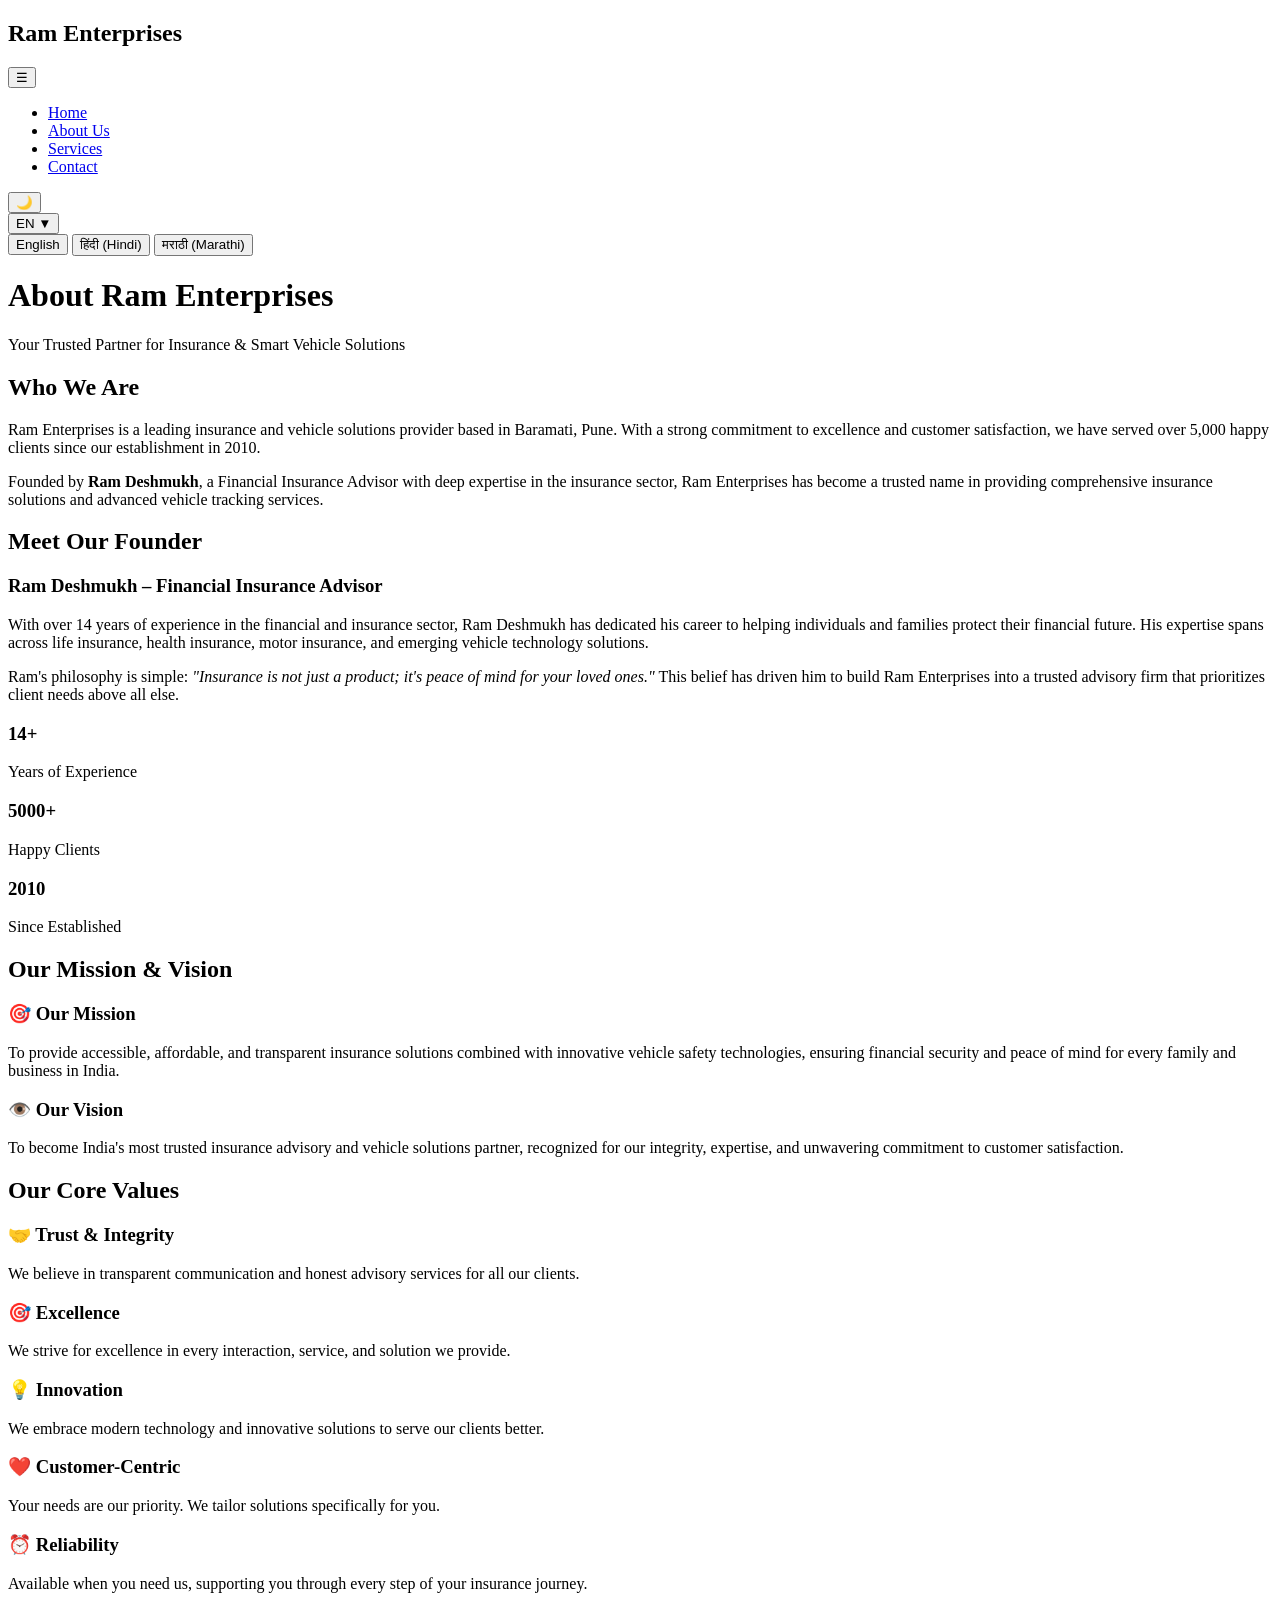
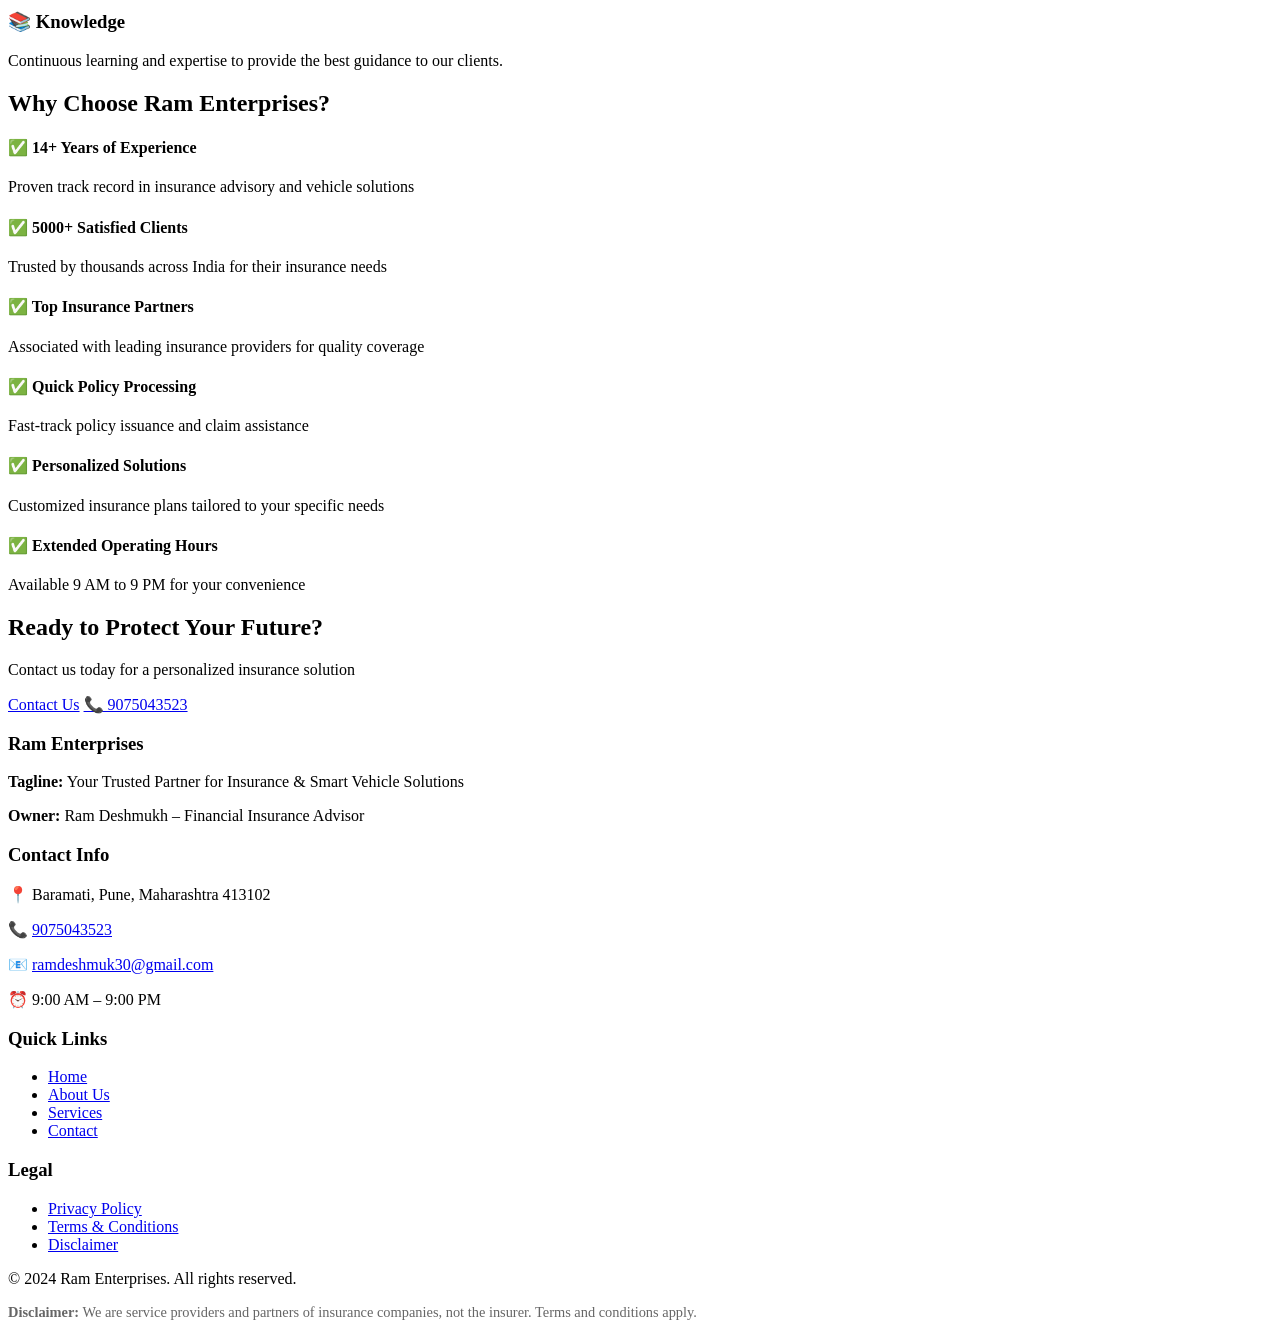
==== about.html @ f4618c44 "Initial commit: Ram Enterprises website" ====
<!DOCTYPE html>
<html lang="en">
<head>
    <meta charset="UTF-8">
    <meta name="viewport" content="width=device-width, initial-scale=1.0">
    <meta name="description" content="About Ram Enterprises - Learn about our mission, vision, and expertise in insurance and vehicle solutions since 2010.">
    <title>About Us - Ram Enterprises</title>
    <link rel="stylesheet" href="/ram-enterprises-website/css/style.css">
</head>
<body>
    <!-- Navigation Bar -->
    <nav class="navbar">
        <div class="container navbar-container">
            <div class="logo">
                <h1>Ram Enterprises</h1>
            </div>
            <button class="mobile-menu-btn" id="mobileMenuBtn">☰</button>
            <ul class="nav-links" id="navLinks">
                <li><a href="index.html">Home</a></li>
                <li><a href="about.html" class="active">About Us</a></li>
                <li><a href="services.html">Services</a></li>
                <li><a href="contact.html">Contact</a></li>
            </ul>
            <div class="nav-controls">
                <button class="theme-toggle" id="themeToggle" title="Toggle Dark Mode">🌙</button>
                <div class="language-selector">
                    <button class="language-toggle" id="languageToggle" title="Select Language">EN ▼</button>
                    <div class="language-dropdown" id="languageDropdown">
                        <button class="lang-option" data-lang="en">English</button>
                        <button class="lang-option" data-lang="hi">हिंदी (Hindi)</button>
                        <button class="lang-option" data-lang="mr">मराठी (Marathi)</button>
                    </div>
                </div>
            </div>
        </div>
    </nav>

    <!-- Page Header -->
    <div class="page-header">
        <div class="container">
            <h1>About Ram Enterprises</h1>
            <p>Your Trusted Partner for Insurance & Smart Vehicle Solutions</p>
        </div>
    </div>

    <!-- About Section -->
    <section class="about-section">
        <div class="container">
            <div class="about-content">
                <h2>Who We Are</h2>
                <p>Ram Enterprises is a leading insurance and vehicle solutions provider based in Baramati, Pune. With a strong commitment to excellence and customer satisfaction, we have served over 5,000 happy clients since our establishment in 2010.</p>
                <p>Founded by <strong>Ram Deshmukh</strong>, a Financial Insurance Advisor with deep expertise in the insurance sector, Ram Enterprises has become a trusted name in providing comprehensive insurance solutions and advanced vehicle tracking services.</p>
            </div>
        </div>
    </section>

    <!-- Owner Bio -->
    <section class="owner-bio">
        <div class="container">
            <div class="bio-content">
                <div class="bio-text">
                    <h2>Meet Our Founder</h2>
                    <h3>Ram Deshmukh – Financial Insurance Advisor</h3>
                    <p>With over 14 years of experience in the financial and insurance sector, Ram Deshmukh has dedicated his career to helping individuals and families protect their financial future. His expertise spans across life insurance, health insurance, motor insurance, and emerging vehicle technology solutions.</p>
                    <p>Ram's philosophy is simple: <em>"Insurance is not just a product; it's peace of mind for your loved ones."</em> This belief has driven him to build Ram Enterprises into a trusted advisory firm that prioritizes client needs above all else.</p>
                </div>
                <div class="bio-stats">
                    <div class="stat-card">
                        <h3>14+</h3>
                        <p>Years of Experience</p>
                    </div>
                    <div class="stat-card">
                        <h3>5000+</h3>
                        <p>Happy Clients</p>
                    </div>
                    <div class="stat-card">
                        <h3>2010</h3>
                        <p>Since Established</p>
                    </div>
                </div>
            </div>
        </div>
    </section>

    <!-- Mission & Vision -->
    <section class="mission-vision">
        <div class="container">
            <h2>Our Mission & Vision</h2>
            <div class="mv-grid">
                <div class="mv-card">
                    <h3>🎯 Our Mission</h3>
                    <p>To provide accessible, affordable, and transparent insurance solutions combined with innovative vehicle safety technologies, ensuring financial security and peace of mind for every family and business in India.</p>
                </div>
                <div class="mv-card">
                    <h3>👁️ Our Vision</h3>
                    <p>To become India's most trusted insurance advisory and vehicle solutions partner, recognized for our integrity, expertise, and unwavering commitment to customer satisfaction.</p>
                </div>
            </div>
        </div>
    </section>

    <!-- Core Values -->
    <section class="core-values">
        <div class="container">
            <h2>Our Core Values</h2>
            <div class="values-grid">
                <div class="value-card">
                    <h3>🤝 Trust & Integrity</h3>
                    <p>We believe in transparent communication and honest advisory services for all our clients.</p>
                </div>
                <div class="value-card">
                    <h3>🎯 Excellence</h3>
                    <p>We strive for excellence in every interaction, service, and solution we provide.</p>
                </div>
                <div class="value-card">
                    <h3>💡 Innovation</h3>
                    <p>We embrace modern technology and innovative solutions to serve our clients better.</p>
                </div>
                <div class="value-card">
                    <h3>❤️ Customer-Centric</h3>
                    <p>Your needs are our priority. We tailor solutions specifically for you.</p>
                </div>
                <div class="value-card">
                    <h3>⏰ Reliability</h3>
                    <p>Available when you need us, supporting you through every step of your insurance journey.</p>
                </div>
                <div class="value-card">
                    <h3>📚 Knowledge</h3>
                    <p>Continuous learning and expertise to provide the best guidance to our clients.</p>
                </div>
            </div>
        </div>
    </section>

    <!-- Why Choose Us -->
    <section class="why-choose">
        <div class="container">
            <h2>Why Choose Ram Enterprises?</h2>
            <div class="reasons-grid">
                <div class="reason">
                    <h4>✅ 14+ Years of Experience</h4>
                    <p>Proven track record in insurance advisory and vehicle solutions</p>
                </div>
                <div class="reason">
                    <h4>✅ 5000+ Satisfied Clients</h4>
                    <p>Trusted by thousands across India for their insurance needs</p>
                </div>
                <div class="reason">
                    <h4>✅ Top Insurance Partners</h4>
                    <p>Associated with leading insurance providers for quality coverage</p>
                </div>
                <div class="reason">
                    <h4>✅ Quick Policy Processing</h4>
                    <p>Fast-track policy issuance and claim assistance</p>
                </div>
                <div class="reason">
                    <h4>✅ Personalized Solutions</h4>
                    <p>Customized insurance plans tailored to your specific needs</p>
                </div>
                <div class="reason">
                    <h4>✅ Extended Operating Hours</h4>
                    <p>Available 9 AM to 9 PM for your convenience</p>
                </div>
            </div>
        </div>
    </section>

    <!-- CTA Section -->
    <section class="cta-section">
        <div class="container">
            <h2>Ready to Protect Your Future?</h2>
            <p>Contact us today for a personalized insurance solution</p>
            <div class="cta-buttons">
                <a href="contact.html" class="btn btn-primary btn-large">Contact Us</a>
                <a href="tel:9075043523" class="btn btn-secondary btn-large">📞 9075043523</a>
            </div>
        </div>
    </section>

    <!-- Footer -->
    <footer class="footer">
        <div class="container">
            <div class="footer-content">
                <div class="footer-section">
                    <h3>Ram Enterprises</h3>
                    <p><strong>Tagline:</strong> Your Trusted Partner for Insurance & Smart Vehicle Solutions</p>
                    <p><strong>Owner:</strong> Ram Deshmukh – Financial Insurance Advisor</p>
                </div>
                <div class="footer-section">
                    <h3>Contact Info</h3>
                    <p>📍 Baramati, Pune, Maharashtra 413102</p>
                    <p>📞 <a href="tel:9075043523">9075043523</a></p>
                    <p>📧 <a href="mailto:ramdeshmuk30@gmail.com">ramdeshmuk30@gmail.com</a></p>
                    <p>⏰ 9:00 AM – 9:00 PM</p>
                </div>
                <div class="footer-section">
                    <h3>Quick Links</h3>
                    <ul>
                        <li><a href="index.html">Home</a></li>
                        <li><a href="about.html">About Us</a></li>
                        <li><a href="services.html">Services</a></li>
                        <li><a href="contact.html">Contact</a></li>
                    </ul>
                </div>
                <div class="footer-section">
                    <h3>Legal</h3>
                    <ul>
                        <li><a href="privacy-policy.html">Privacy Policy</a></li>
                        <li><a href="terms-conditions.html">Terms & Conditions</a></li>
                        <li><a href="#disclaimer">Disclaimer</a></li>
                    </ul>
                </div>
            </div>
            <div class="footer-bottom">
                <p>&copy; 2024 Ram Enterprises. All rights reserved.</p>
                <p style="font-size: 0.9rem; color: #666; margin-top: 10px;"><strong>Disclaimer:</strong> We are service providers and partners of insurance companies, not the insurer. Terms and conditions apply.</p>
            </div>
        </div>
    </footer>

    <script src="/ram-enterprises-website/js/script.js"></script>
    <script src="/ram-enterprises-website/js/theme-language.js"></script>
</body>
</html>
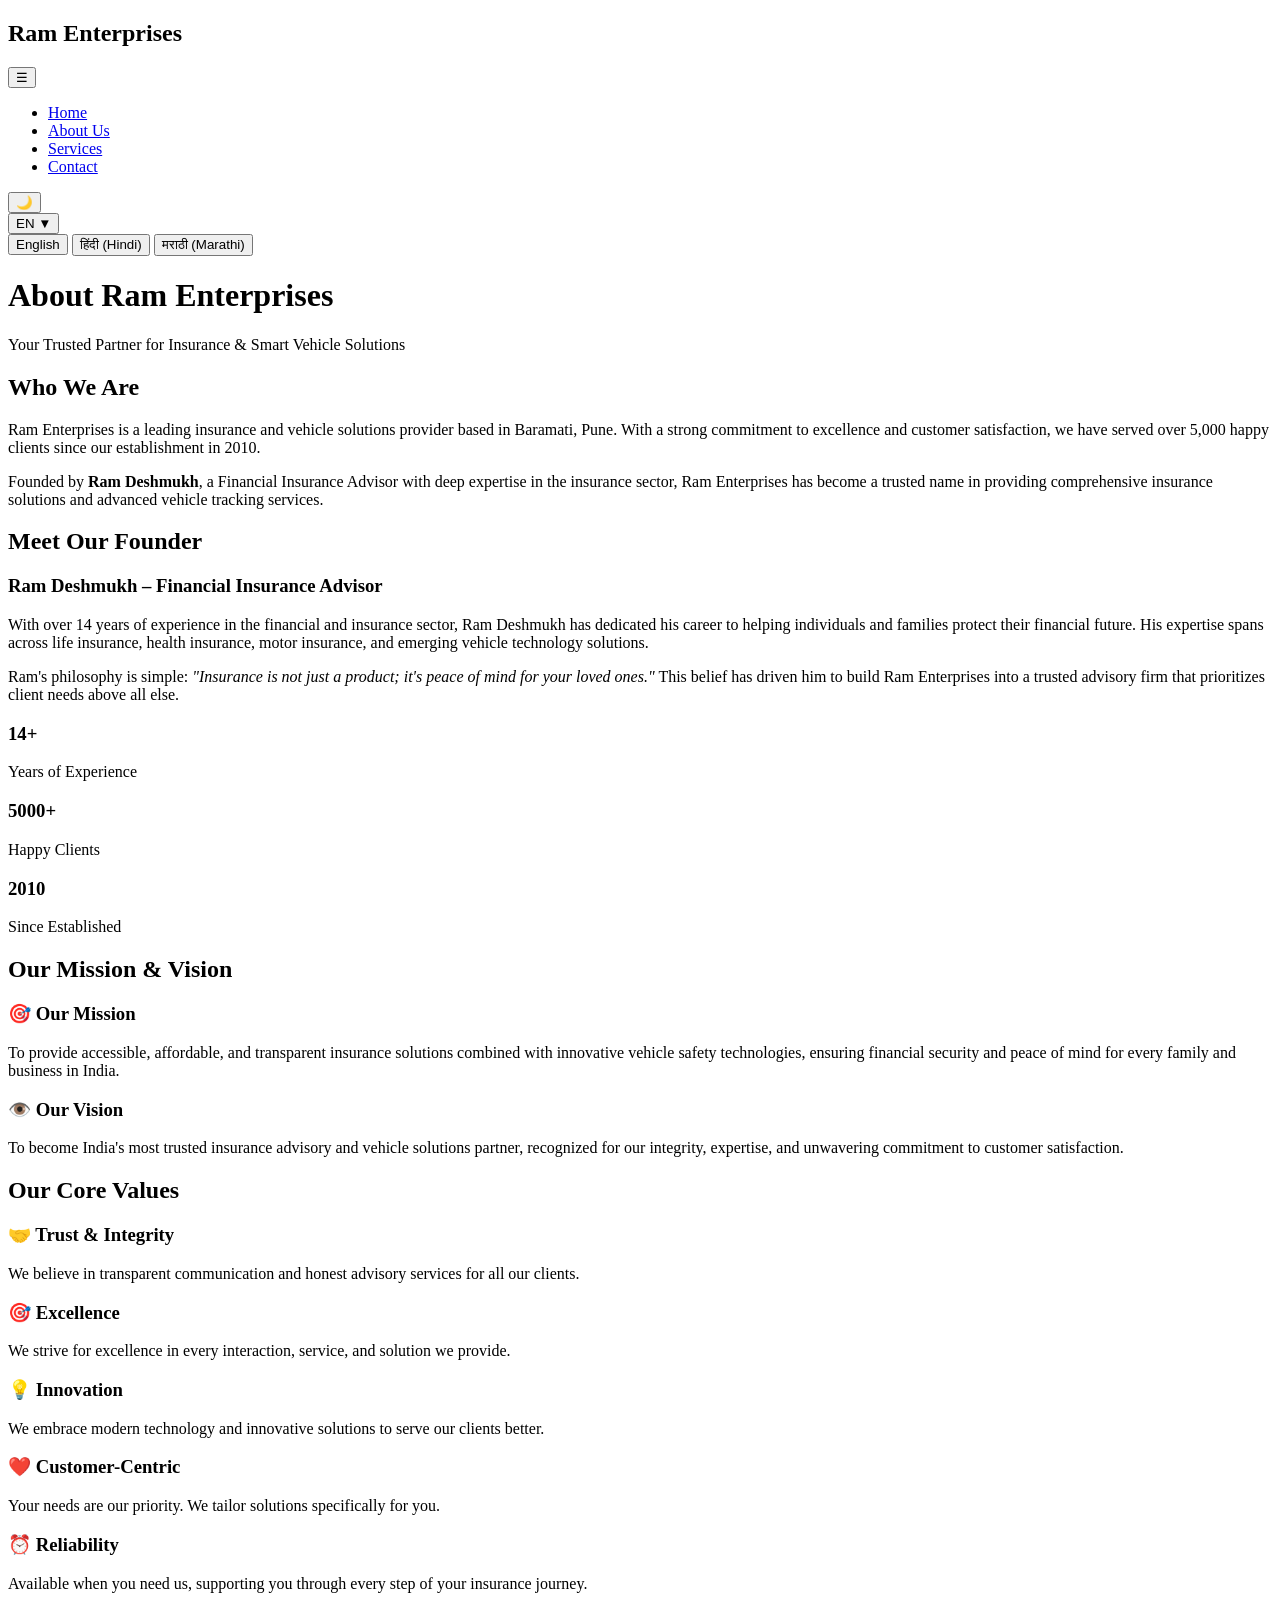
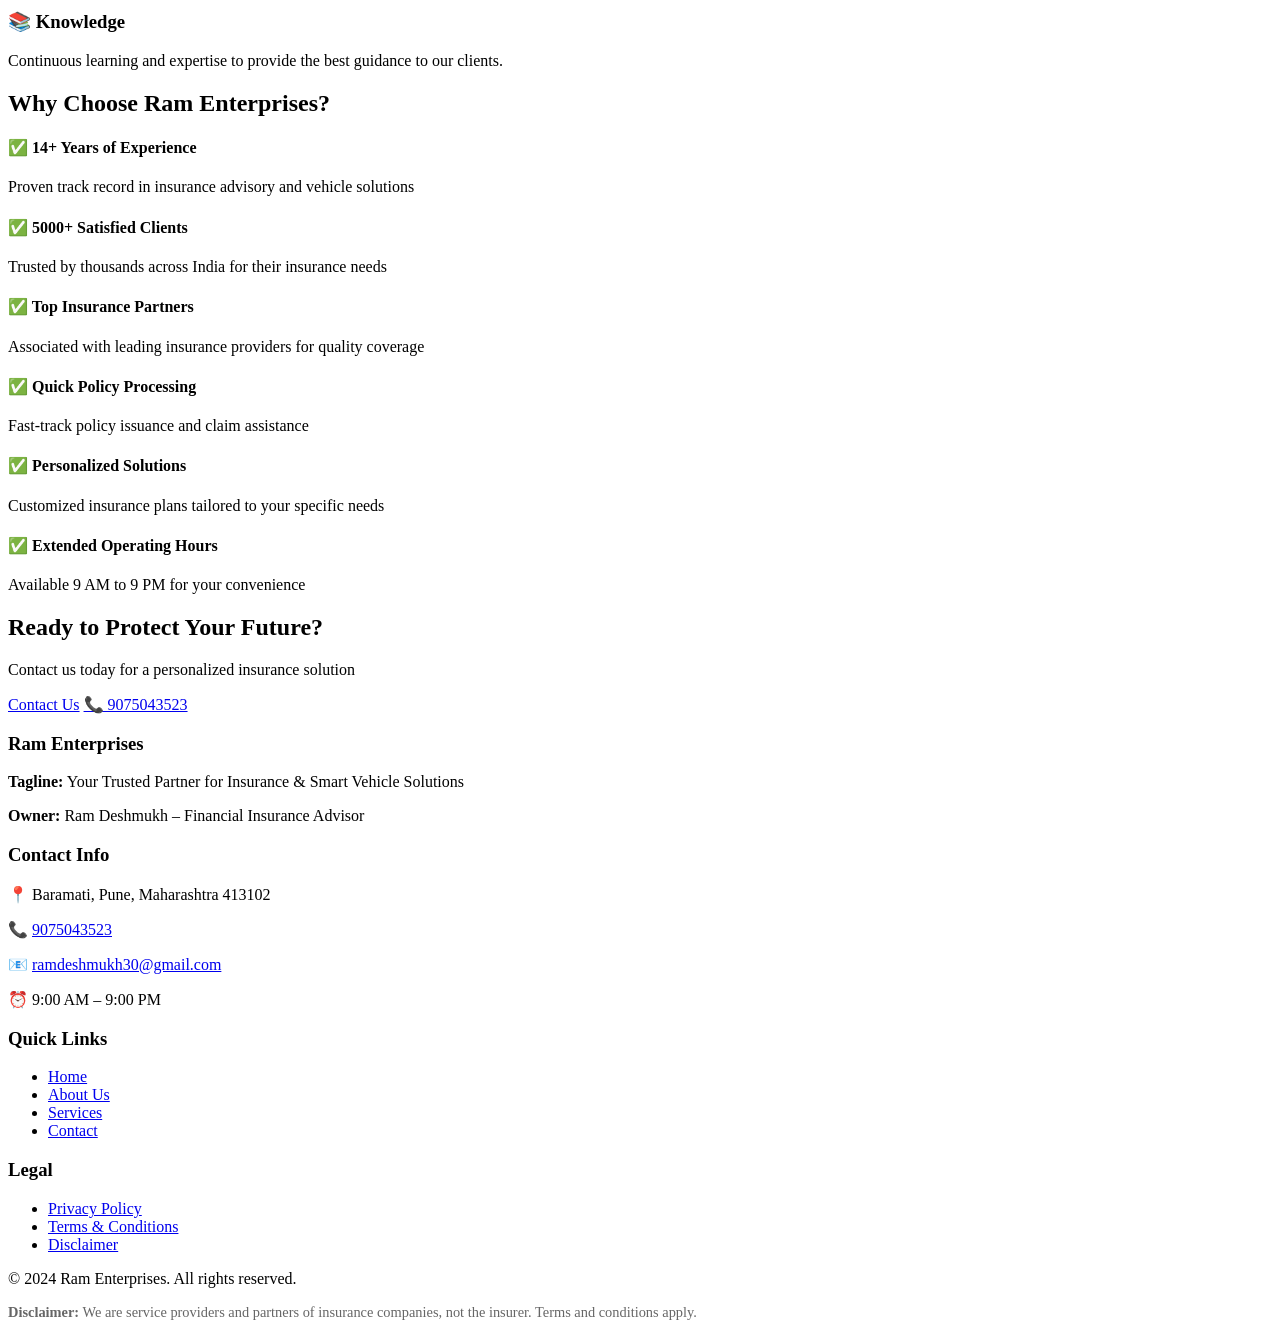
==== commit 6b0491fc: "feat: added WhatsApp redirect for services" ====
--- a/about.html
+++ b/about.html
@@ -190,7 +190,7 @@
                     <h3>Contact Info</h3>
                     <p>📍 Baramati, Pune, Maharashtra 413102</p>
                     <p>📞 <a href="tel:9075043523">9075043523</a></p>
-                    <p>📧 <a href="mailto:ramdeshmuk30@gmail.com">ramdeshmuk30@gmail.com</a></p>
+                    <p>📧 <a href="mailto:ramdeshmukh30@gmail.com">ramdeshmukh30@gmail.com</a></p>
                     <p>⏰ 9:00 AM – 9:00 PM</p>
                 </div>
                 <div class="footer-section">
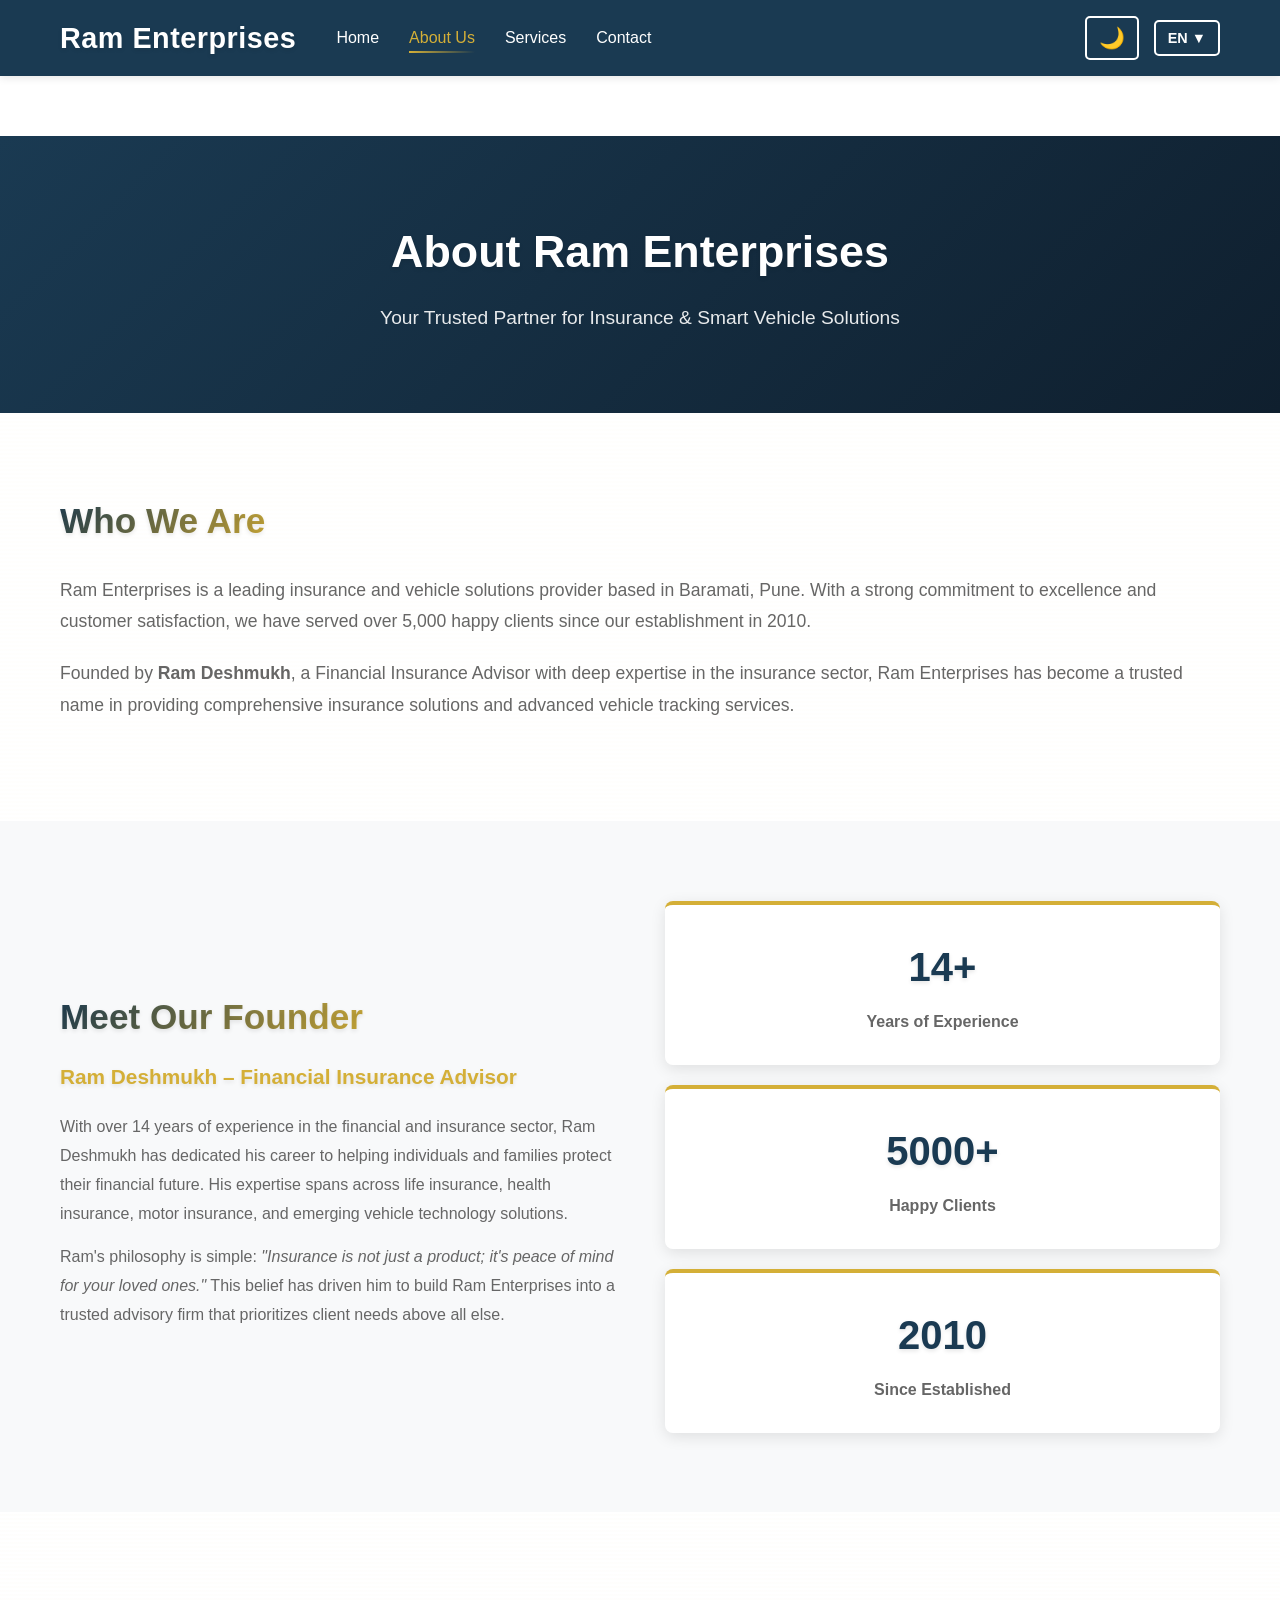
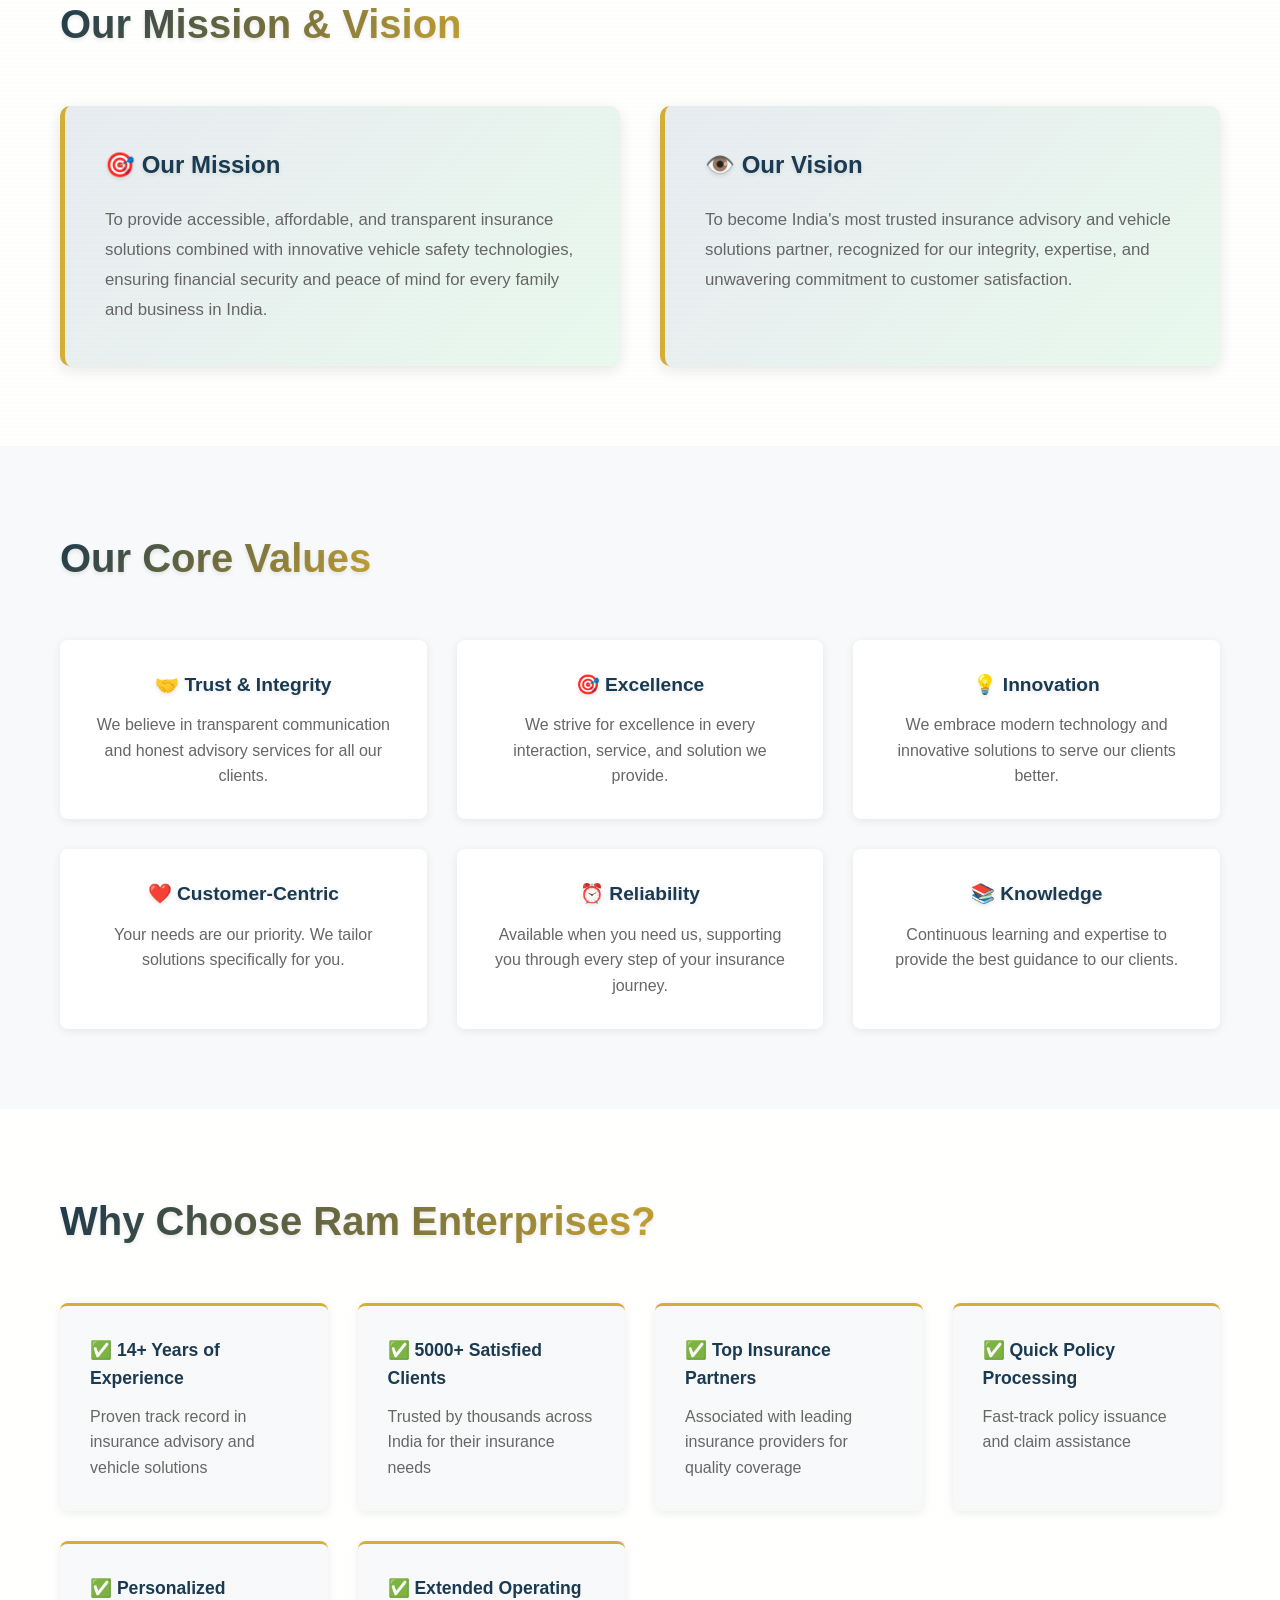
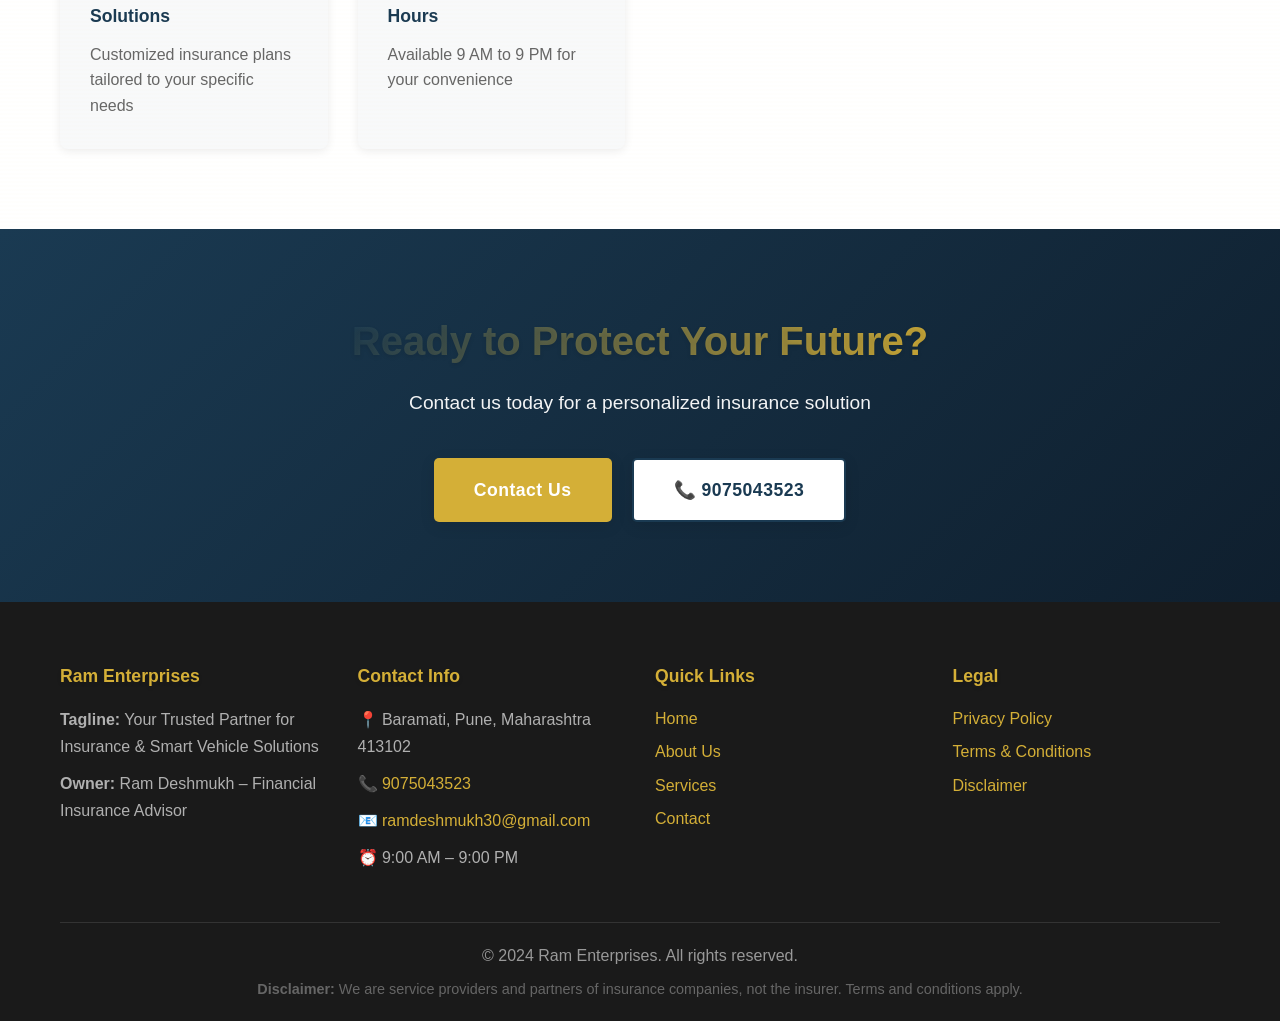
==== commit 2dcedf97: "Fix file path issues for CSS/JS & remove trusted partners from contact" ====
--- a/about.html
+++ b/about.html
@@ -5,7 +5,7 @@
     <meta name="viewport" content="width=device-width, initial-scale=1.0">
     <meta name="description" content="About Ram Enterprises - Learn about our mission, vision, and expertise in insurance and vehicle solutions since 2010.">
     <title>About Us - Ram Enterprises</title>
-    <link rel="stylesheet" href="/ram-enterprises-website/css/style.css">
+    <link rel="stylesheet" href="./css/style.css">
 </head>
 <body>
     <!-- Navigation Bar -->
@@ -218,7 +218,7 @@
         </div>
     </footer>
 
-    <script src="/ram-enterprises-website/js/script.js"></script>
-    <script src="/ram-enterprises-website/js/theme-language.js"></script>
+    <script src="./js/script.js"></script>
+    <script src="./js/theme-language.js"></script>
 </body>
 </html>
--- a/css/style.css
+++ b/css/style.css
@@ -0,0 +1,2279 @@
+/* ===========================
+   GLOBAL STYLES & VARIABLES
+   =========================== */
+
+:root {
+    --primary-blue: #1a3a52;
+    --dark-blue: #0f1f2e;
+    --light-blue: #e8ecf1;
+    --accent-green: #d4af37;
+    --dark-green: #b8941f;
+    --text-dark: #333;
+    --text-light: #666;
+    --bg-light: #f8f9fa;
+    --border-light: #e0e0e0;
+    --white: #ffffff;
+}
+
+* {
+    margin: 0;
+    padding: 0;
+    box-sizing: border-box;
+}
+
+html {
+    scroll-behavior: smooth;
+}
+
+body {
+    font-family: 'Segoe UI', Tahoma, Geneva, Verdana, sans-serif;
+    line-height: 1.6;
+    color: var(--text-dark);
+    background-color: var(--white);
+}
+
+.container {
+    max-width: 1200px;
+    margin: 0 auto;
+    padding: 0 20px;
+}
+
+/* ===========================
+   SMOOTH TRANSITIONS & EFFECTS
+   =========================== */
+
+* {
+    transition: background-color 0.3s ease, color 0.3s ease, border-color 0.3s ease;
+}
+
+/* Ripple effect for buttons */
+.btn .ripple {
+    position: absolute;
+    border-radius: 50%;
+    background-color: rgba(255, 255, 255, 0.5);
+    transform: scale(0);
+    animation: rippleAnimation 0.6s ease-out;
+    pointer-events: none;
+}
+
+@keyframes rippleAnimation {
+    to {
+        transform: scale(4);
+        opacity: 0;
+    }
+}
+
+/* Smooth hover effects */
+a:not(.btn) {
+    transition: color 0.3s ease;
+}
+
+/* Smooth focus states for accessibility */
+:focus-visible {
+    outline: 2px solid var(--accent-green);
+    outline-offset: 2px;
+}
+
+input:focus-visible,
+select:focus-visible,
+textarea:focus-visible {
+    outline: 2px solid var(--accent-green);
+    outline-offset: 2px;
+}
+
+/* ===========================
+   NAVIGATION BAR
+   =========================== */
+
+.navbar {
+    background-color: var(--primary-blue);
+    padding: 15px 0;
+    position: sticky;
+    top: 0;
+    z-index: 1000;
+    box-shadow: 0 2px 8px rgba(0, 0, 0, 0.1);
+    transition: transform 0.3s ease, box-shadow 0.3s ease;
+}
+
+.navbar-container {
+    display: flex;
+    justify-content: flex-start;
+    align-items: center;
+    gap: 40px;
+}
+
+.logo {
+    flex-shrink: 0;
+    margin-right: 0;
+}
+
+.logo h1 {
+    color: var(--white);
+    font-size: 1.8rem;
+    font-weight: 700;
+    letter-spacing: 0.5px;
+    animation: slideInLeft 0.8s ease;
+    margin: 0;
+    white-space: nowrap;
+}
+
+.nav-links {
+    display: flex;
+    list-style: none;
+    gap: 30px;
+    animation: slideInRight 0.8s ease;
+}
+
+.nav-links a {
+    color: var(--white);
+    text-decoration: none;
+    font-weight: 500;
+    transition: all 0.3s ease;
+    position: relative;
+    padding: 5px 0;
+}
+
+.nav-links a:hover,
+.nav-links a.active {
+    color: var(--accent-green);
+}
+
+.nav-links a::after {
+    content: '';
+    position: absolute;
+    bottom: 0;
+    left: 0;
+    width: 0;
+    height: 2px;
+    background-color: var(--accent-green);
+    transition: width 0.3s ease;
+}
+
+.nav-links a:hover::after,
+.nav-links a.active::after {
+    width: 100%;
+}
+
+.mobile-menu-btn {
+    display: none;
+    background: none;
+    border: none;
+    color: var(--white);
+    font-size: 1.5rem;
+    cursor: pointer;
+}
+
+/* ===========================
+   NAV CONTROLS - THEME & LANGUAGE
+   =========================== */
+
+.nav-controls {
+    display: flex;
+    gap: 15px;
+    align-items: center;
+    margin-left: auto;
+}
+
+.theme-toggle {
+    background: none;
+    border: 2px solid var(--white);
+    color: var(--white);
+    font-size: 1.3rem;
+    padding: 8px 12px;
+    border-radius: 5px;
+    cursor: pointer;
+    transition: all 0.3s ease;
+    display: flex;
+    align-items: center;
+    justify-content: center;
+}
+
+.theme-toggle:hover {
+    background-color: rgba(255, 255, 255, 0.1);
+    transform: rotate(20deg);
+}
+
+.language-selector {
+    position: relative;
+    display: inline-block;
+}
+
+.language-toggle {
+    background: none;
+    border: 2px solid var(--white);
+    color: var(--white);
+    padding: 8px 12px;
+    cursor: pointer;
+    font-weight: 600;
+    font-size: 0.9rem;
+    border-radius: 5px;
+    transition: all 0.3s ease;
+}
+
+.language-toggle:hover {
+    background-color: rgba(255, 255, 255, 0.1);
+}
+
+.language-dropdown {
+    display: none;
+    position: absolute;
+    top: 100%;
+    right: 0;
+    background-color: var(--primary-blue);
+    border: 2px solid var(--accent-green);
+    border-radius: 5px;
+    min-width: 200px;
+    margin-top: 8px;
+    z-index: 1001;
+    box-shadow: 0 8px 20px rgba(0, 0, 0, 0.3);
+}
+
+.language-dropdown.active {
+    display: block;
+}
+
+.lang-option {
+    display: block;
+    width: 100%;
+    padding: 12px 15px;
+    background: none;
+    border: none;
+    color: var(--white);
+    text-align: left;
+    cursor: pointer;
+    transition: all 0.3s ease;
+    font-size: 0.95rem;
+}
+
+.lang-option:hover {
+    background-color: rgba(212, 175, 55, 0.2);
+    color: var(--accent-green);
+    padding-left: 25px;
+}
+
+.lang-option.active {
+    background-color: rgba(212, 175, 55, 0.3);
+    color: var(--accent-green);
+    font-weight: 600;
+}
+
+/* ===========================
+   DARK MODE STYLES
+   =========================== */
+
+body.dark-mode {
+    --primary-blue: #e8ecf1;
+    --dark-blue: #f8f9fa;
+    --light-blue: #1a3a52;
+    --accent-green: #fdc830;
+    --dark-green: #ffed4e;
+    --text-dark: #f8f9fa;
+    --text-light: #d0d0d0;
+    --bg-light: #1a1a1a;
+    --border-light: #333;
+    --white: #1a1a1a;
+    background-color: #0f1f2e;
+    color: var(--text-dark);
+}
+
+body.dark-mode .navbar {
+    background-color: #1a1a1a;
+    box-shadow: 0 2px 15px rgba(0, 0, 0, 0.5);
+}
+
+body.dark-mode section {
+    background-color: #1a1a1a;
+    color: var(--text-dark);
+}
+
+body.dark-mode .hero {
+    background: linear-gradient(135deg, #1a1a1a 0%, #2d2d2d 100%);
+}
+
+body.dark-mode .service-card,
+body.dark-mode .feature,
+body.dark-mode .testimonial-card,
+body.dark-mode .value-card,
+body.dark-mode .stat-card,
+body.dark-mode .contact-info-card {
+    background-color: #2d2d2d;
+    color: var(--text-dark);
+    border-color: #444;
+}
+
+body.dark-mode .quote-form,
+body.dark-mode .contact-form {
+    background-color: #2d2d2d;
+}
+
+body.dark-mode input,
+body.dark-mode select,
+body.dark-mode textarea {
+    background-color: #333;
+    color: var(--text-dark);
+    border-color: #555;
+}
+
+body.dark-mode input::placeholder,
+body.dark-mode textarea::placeholder {
+    color: #999;
+}
+
+body.dark-mode .footer {
+    background-color: #0f1f2e;
+    color: #b0b0b0;
+}
+
+body.dark-mode h1, body.dark-mode h2, body.dark-mode h3 {
+    color: #e8ecf1;
+}
+
+body.dark-mode .cta-section {
+    background: linear-gradient(135deg, #2d2d2d 0%, #1a1a1a 100%);
+}
+
+body.dark-mode button:not(.lang-option):not(.theme-toggle):not(.language-toggle):not(.mobile-menu-btn) {
+    background-color: var(--accent-green);
+    color: #000;
+}
+
+/* ===========================
+   RESPONSIVE NAVIGATION
+   =========================== */
+
+@media (max-width: 768px) {
+    .nav-links {
+        display: none;
+        flex-direction: column;
+        position: absolute;
+        top: 100%;
+        left: 0;
+        right: 0;
+        background-color: var(--dark-blue);
+        padding: 20px;
+        gap: 15px;
+    }
+
+    .nav-links.active {
+        display: flex;
+    }
+
+    .mobile-menu-btn {
+        display: block;
+    }
+
+    .nav-links a {
+        display: block;
+        padding: 10px;
+    }
+
+    .nav-controls {
+        gap: 8px;
+    }
+
+    .theme-toggle,
+    .language-toggle {
+        padding: 6px 10px;
+        font-size: 0.9rem;
+    }
+
+    .language-dropdown {
+        min-width: 150px;
+        right: -10px;
+    }
+}
+
+/* ===========================
+   HERO SECTION
+   =========================== */
+
+.hero {
+    background: linear-gradient(135deg, var(--primary-blue) 0%, var(--dark-blue) 100%);
+    color: var(--white);
+    padding: 100px 20px;
+    text-align: center;
+    min-height: 500px;
+    display: flex;
+    align-items: center;
+    justify-content: center;
+}
+
+.hero-content {
+    max-width: 800px;
+    animation: fadeInDown 0.8s ease;
+}
+
+.hero-title {
+    font-size: 3rem;
+    font-weight: 700;
+    margin-bottom: 20px;
+    line-height: 1.2;
+}
+
+.hero-subtitle {
+    font-size: 1.4rem;
+    margin-bottom: 30px;
+    opacity: 0.95;
+    font-weight: 300;
+}
+
+.hero-highlights {
+    display: flex;
+    justify-content: center;
+    gap: 30px;
+    margin-bottom: 40px;
+    flex-wrap: wrap;
+}
+
+.highlight-badge {
+    background-color: rgba(255, 255, 255, 0.2);
+    padding: 12px 20px;
+    border-radius: 50px;
+    font-weight: 600;
+    backdrop-filter: blur(10px);
+    border: 1px solid rgba(255, 255, 255, 0.3);
+}
+
+.hero-buttons {
+    display: flex;
+    gap: 20px;
+    justify-content: center;
+    flex-wrap: wrap;
+}
+
+/* ===========================
+   BUTTONS
+   =========================== */
+
+.btn {
+    padding: 12px 30px;
+    border: none;
+    border-radius: 5px;
+    font-size: 1rem;
+    font-weight: 600;
+    cursor: pointer;
+    text-decoration: none;
+    display: inline-flex;
+    align-items: center;
+    gap: 8px;
+    transition: all 0.3s ease;
+    text-align: center;
+    justify-content: center;
+    position: relative;
+    overflow: hidden;
+}
+
+.btn::before {
+    content: '';
+    position: absolute;
+    top: 50%;
+    left: 50%;
+    width: 0;
+    height: 0;
+    border-radius: 50%;
+    background-color: rgba(255, 255, 255, 0.2);
+    transform: translate(-50%, -50%);
+    transition: width 0.6s ease, height 0.6s ease;
+    pointer-events: none;
+}
+
+.btn:hover::before {
+    width: 300px;
+    height: 300px;
+}
+
+.btn-primary {
+    background-color: var(--accent-green);
+    color: var(--white);
+}
+
+.btn-primary:hover {
+    background-color: var(--dark-green);
+    transform: translateY(-2px);
+    box-shadow: 0 10px 20px rgba(34, 197, 94, 0.3);
+}
+
+.btn-secondary {
+    background-color: var(--white);
+    color: var(--primary-blue);
+    border: 2px solid var(--primary-blue);
+}
+
+.btn-secondary:hover {
+    background-color: var(--light-blue);
+    transform: translateY(-2px);
+}
+
+.btn-whatsapp {
+    background-color: #25d366;
+    color: var(--white);
+}
+
+.btn-whatsapp:hover {
+    background-color: #1faa4f;
+    transform: translateY(-2px);
+}
+
+.btn-large {
+    padding: 16px 40px;
+    font-size: 1.1rem;
+}
+
+.button-group {
+    text-align: center;
+    margin-top: 40px;
+}
+
+/* ===========================
+   QUICK SERVICES SECTION
+   =========================== */
+
+.quick-services {
+    padding: 80px 20px;
+    background-color: var(--bg-light);
+}
+
+.quick-services h2 {
+    text-align: center;
+    font-size: 2.5rem;
+    color: var(--primary-blue);
+    margin-bottom: 50px;
+}
+
+.services-grid {
+    display: grid;
+    grid-template-columns: repeat(auto-fit, minmax(220px, 1fr));
+    gap: 30px;
+    margin-bottom: 40px;
+}
+
+.service-card {
+    background-color: var(--white);
+    padding: 30px;
+    border-radius: 10px;
+    text-align: center;
+    transition: all 0.3s ease;
+    box-shadow: 0 4px 15px rgba(0, 0, 0, 0.1);
+    border-top: 4px solid var(--primary-blue);
+}
+
+.service-card:hover {
+    transform: translateY(-10px);
+    box-shadow: 0 10px 30px rgba(0, 0, 0, 0.15);
+    border-top-color: var(--accent-green);
+}
+
+.service-icon {
+    font-size: 3rem;
+    margin-bottom: 15px;
+}
+
+.service-card h3 {
+    color: var(--primary-blue);
+    margin-bottom: 10px;
+    font-size: 1.3rem;
+}
+
+.service-card p {
+    color: var(--text-light);
+    line-height: 1.5;
+}
+
+/* ===========================
+   QUOTE FORM SECTION
+   =========================== */
+
+.quote-section {
+    padding: 80px 20px;
+    background-color: var(--white);
+}
+
+.quote-section h2 {
+    text-align: center;
+    font-size: 2.5rem;
+    color: var(--primary-blue);
+    margin-bottom: 50px;
+}
+
+.quote-form {
+    max-width: 600px;
+    margin: 0 auto;
+    background-color: var(--bg-light);
+    padding: 40px;
+    border-radius: 10px;
+    box-shadow: 0 4px 15px rgba(0, 0, 0, 0.1);
+}
+
+.form-row {
+    display: grid;
+    grid-template-columns: 1fr 1fr;
+    gap: 20px;
+    margin-bottom: 20px;
+}
+
+@media (max-width: 600px) {
+    .form-row {
+        grid-template-columns: 1fr;
+    }
+}
+
+.form-group {
+    display: flex;
+    flex-direction: column;
+}
+
+.form-group label {
+    color: var(--text-dark);
+    font-weight: 600;
+    margin-bottom: 8px;
+    font-size: 0.95rem;
+}
+
+.form-group input,
+.form-group select,
+.form-group textarea {
+    padding: 12px;
+    border: 1px solid var(--border-light);
+    border-radius: 5px;
+    font-family: inherit;
+    font-size: 1rem;
+    transition: border-color 0.3s ease;
+}
+
+.form-group input:focus,
+.form-group select:focus,
+.form-group textarea:focus {
+    outline: none;
+    border-color: var(--primary-blue);
+    box-shadow: 0 0 10px rgba(26, 122, 200, 0.1);
+}
+
+.form-buttons {
+    display: flex;
+    gap: 15px;
+    margin-top: 30px;
+    flex-wrap: wrap;
+}
+
+.form-buttons .btn {
+    flex: 1;
+    min-width: 150px;
+}
+
+/* ===========================
+   WHY CHOOSE US SECTION
+   =========================== */
+
+.why-choose-us {
+    padding: 80px 20px;
+    background: linear-gradient(135deg, var(--light-blue) 0%, rgba(34, 197, 94, 0.1) 100%);
+}
+
+.why-choose-us h2,
+.why-choose section h2 {
+    text-align: center;
+    font-size: 2.5rem;
+    color: var(--primary-blue);
+    margin-bottom: 50px;
+}
+
+.features-grid {
+    display: grid;
+    grid-template-columns: repeat(auto-fit, minmax(250px, 1fr));
+    gap: 30px;
+}
+
+.feature {
+    background-color: var(--white);
+    padding: 30px;
+    border-radius: 8px;
+    box-shadow: 0 2px 10px rgba(0, 0, 0, 0.08);
+    transition: all 0.3s ease;
+}
+
+.feature:hover {
+    transform: translateY(-5px);
+    box-shadow: 0 8px 20px rgba(0, 0, 0, 0.12);
+}
+
+.feature h3 {
+    color: var(--primary-blue);
+    font-size: 1.2rem;
+    margin-bottom: 12px;
+}
+
+.feature p {
+    color: var(--text-light);
+    line-height: 1.6;
+}
+
+/* ===========================
+   TESTIMONIALS SECTION
+   =========================== */
+
+.testimonials {
+    padding: 80px 20px;
+    background-color: var(--white);
+}
+
+.testimonials h2 {
+    text-align: center;
+    font-size: 2.5rem;
+    color: var(--primary-blue);
+    margin-bottom: 50px;
+}
+
+.testimonials-grid {
+    display: grid;
+    grid-template-columns: repeat(auto-fit, minmax(300px, 1fr));
+    gap: 30px;
+}
+
+.testimonial-card {
+    background-color: var(--bg-light);
+    padding: 30px;
+    border-radius: 8px;
+    box-shadow: 0 2px 10px rgba(0, 0, 0, 0.08);
+    border-left: 4px solid var(--accent-green);
+    transition: all 0.3s ease;
+}
+
+.testimonial-card:hover {
+    transform: translateY(-5px);
+    box-shadow: 0 8px 20px rgba(0, 0, 0, 0.12);
+}
+
+.testimonial-card .stars {
+    font-size: 1.2rem;
+    margin-bottom: 15px;
+}
+
+.testimonial-card p {
+    color: var(--text-dark);
+    font-style: italic;
+    margin-bottom: 15px;
+    line-height: 1.7;
+}
+
+.testimonial-card h4 {
+    color: var(--primary-blue);
+    margin-bottom: 8px;
+}
+
+.client-type {
+    display: inline-block;
+    background-color: var(--primary-blue);
+    color: var(--white);
+    padding: 5px 12px;
+    border-radius: 20px;
+    font-size: 0.85rem;
+    font-weight: 600;
+}
+
+/* ===========================
+   CTA SECTION
+   =========================== */
+
+.cta-section {
+    padding: 80px 20px;
+    background: linear-gradient(135deg, var(--primary-blue) 0%, var(--dark-blue) 100%);
+    color: var(--white);
+    text-align: center;
+}
+
+.cta-section h2 {
+    font-size: 2.5rem;
+    margin-bottom: 15px;
+}
+
+.cta-section p {
+    font-size: 1.2rem;
+    margin-bottom: 40px;
+    opacity: 0.95;
+}
+
+.cta-buttons {
+    display: flex;
+    gap: 20px;
+    justify-content: center;
+    flex-wrap: wrap;
+}
+
+/* ===========================
+   FOOTER
+   =========================== */
+
+.footer {
+    background-color: #1a1a1a;
+    color: #e0e0e0;
+    padding: 60px 20px 20px;
+}
+
+.footer-content {
+    display: grid;
+    grid-template-columns: repeat(auto-fit, minmax(250px, 1fr));
+    gap: 30px;
+    margin-bottom: 40px;
+}
+
+.footer-section h3 {
+    color: var(--accent-green);
+    margin-bottom: 15px;
+    font-size: 1.1rem;
+}
+
+.footer-section p {
+    margin-bottom: 10px;
+    line-height: 1.7;
+    color: #b0b0b0;
+}
+
+.footer-section a {
+    color: var(--accent-green);
+    text-decoration: none;
+    transition: color 0.3s ease;
+}
+
+.footer-section a:hover {
+    color: var(--white);
+}
+
+.footer-section ul {
+    list-style: none;
+}
+
+.footer-section ul li {
+    margin-bottom: 8px;
+}
+
+.footer-bottom {
+    text-align: center;
+    border-top: 1px solid #333;
+    padding-top: 20px;
+    color: #999;
+}
+
+/* ===========================
+   PAGE HEADER
+   =========================== */
+
+.page-header {
+    background: linear-gradient(135deg, var(--primary-blue) 0%, var(--dark-blue) 100%);
+    color: var(--white);
+    padding: 80px 20px;
+    text-align: center;
+    margin-top: 60px;
+}
+
+.page-header h1 {
+    font-size: 2.8rem;
+    margin-bottom: 15px;
+}
+
+.page-header p {
+    font-size: 1.2rem;
+    opacity: 0.9;
+}
+
+/* ===========================
+   ABOUT SECTION
+   =========================== */
+
+.about-section {
+    padding: 80px 20px;
+    background-color: var(--white);
+}
+
+.about-section h2 {
+    color: var(--primary-blue);
+    font-size: 2.2rem;
+    margin-bottom: 25px;
+}
+
+.about-section p {
+    font-size: 1.1rem;
+    line-height: 1.8;
+    color: var(--text-light);
+    margin-bottom: 20px;
+}
+
+.owner-bio {
+    padding: 80px 20px;
+    background-color: var(--bg-light);
+}
+
+.bio-content {
+    display: grid;
+    grid-template-columns: 1fr 1fr;
+    gap: 50px;
+    align-items: center;
+}
+
+@media (max-width: 768px) {
+    .bio-content {
+        grid-template-columns: 1fr;
+    }
+}
+
+.bio-text h2 {
+    color: var(--primary-blue);
+    font-size: 2.2rem;
+    margin-bottom: 15px;
+}
+
+.bio-text h3 {
+    color: var(--accent-green);
+    font-size: 1.3rem;
+    margin-bottom: 20px;
+}
+
+.bio-text p {
+    font-size: 1rem;
+    line-height: 1.8;
+    color: var(--text-light);
+    margin-bottom: 15px;
+}
+
+.bio-stats {
+    display: grid;
+    grid-template-columns: 1fr;
+    gap: 20px;
+}
+
+.stat-card {
+    background-color: var(--white);
+    padding: 30px;
+    border-radius: 8px;
+    text-align: center;
+    box-shadow: 0 4px 15px rgba(0, 0, 0, 0.1);
+    border-top: 4px solid var(--accent-green);
+}
+
+.stat-card h3 {
+    color: var(--primary-blue);
+    font-size: 2.5rem;
+    margin-bottom: 10px;
+}
+
+.stat-card p {
+    color: var(--text-light);
+    font-weight: 600;
+}
+
+/* ===========================
+   MISSION & VISION
+   =========================== */
+
+.mission-vision {
+    padding: 80px 20px;
+    background-color: var(--white);
+}
+
+.mission-vision h2 {
+    text-align: center;
+    color: var(--primary-blue);
+    font-size: 2.5rem;
+    margin-bottom: 50px;
+}
+
+.mv-grid {
+    display: grid;
+    grid-template-columns: 1fr 1fr;
+    gap: 40px;
+}
+
+@media (max-width: 768px) {
+    .mv-grid {
+        grid-template-columns: 1fr;
+    }
+}
+
+.mv-card {
+    background: linear-gradient(135deg, var(--light-blue) 0%, rgba(34, 197, 94, 0.1) 100%);
+    padding: 40px;
+    border-radius: 10px;
+    box-shadow: 0 4px 15px rgba(0, 0, 0, 0.1);
+    border-left: 5px solid var(--accent-green);
+}
+
+.mv-card h3 {
+    color: var(--primary-blue);
+    font-size: 1.5rem;
+    margin-bottom: 20px;
+}
+
+.mv-card p {
+    font-size: 1.05rem;
+    line-height: 1.8;
+    color: var(--text-light);
+}
+
+/* ===========================
+   CORE VALUES
+   =========================== */
+
+.core-values {
+    padding: 80px 20px;
+    background-color: var(--bg-light);
+}
+
+.core-values h2 {
+    text-align: center;
+    color: var(--primary-blue);
+    font-size: 2.5rem;
+    margin-bottom: 50px;
+}
+
+.values-grid {
+    display: grid;
+    grid-template-columns: repeat(auto-fit, minmax(280px, 1fr));
+    gap: 30px;
+}
+
+.value-card {
+    background-color: var(--white);
+    padding: 30px;
+    border-radius: 8px;
+    text-align: center;
+    box-shadow: 0 2px 10px rgba(0, 0, 0, 0.08);
+    transition: all 0.3s ease;
+}
+
+.value-card:hover {
+    transform: translateY(-5px);
+    box-shadow: 0 8px 20px rgba(0, 0, 0, 0.12);
+}
+
+.value-card h3 {
+    color: var(--primary-blue);
+    font-size: 1.2rem;
+    margin-bottom: 12px;
+}
+
+.value-card p {
+    color: var(--text-light);
+    line-height: 1.6;
+}
+
+/* ===========================
+   SERVICES DETAIL
+   =========================== */
+
+.services-overview {
+    padding: 40px 20px;
+}
+
+.service-detail {
+    padding: 80px 20px;
+    background-color: var(--white);
+}
+
+.service-detail.alt-bg {
+    background-color: var(--bg-light);
+}
+
+.service-layout {
+    display: grid;
+    grid-template-columns: 1fr 1fr;
+    gap: 50px;
+    align-items: center;
+}
+
+@media (max-width: 768px) {
+    .service-layout {
+        grid-template-columns: 1fr;
+    }
+}
+
+.service-text h2 {
+    color: var(--primary-blue);
+    font-size: 2.2rem;
+    margin-bottom: 20px;
+}
+
+.service-text p {
+    font-size: 1.05rem;
+    line-height: 1.8;
+    color: var(--text-light);
+    margin-bottom: 20px;
+}
+
+.service-text h3 {
+    color: var(--primary-blue);
+    font-size: 1.2rem;
+    margin: 25px 0 15px;
+}
+
+.benefits-list {
+    list-style: none;
+    padding-left: 0;
+}
+
+.benefits-list li {
+    padding: 10px 0;
+    color: var(--text-light);
+    font-size: 1rem;
+    line-height: 1.6;
+}
+
+.service-image {
+    display: flex;
+    align-items: center;
+    justify-content: center;
+}
+
+.icon-large {
+    font-size: 150px;
+    opacity: 0.8;
+}
+
+/* ===========================
+   PROCESS SECTION
+   =========================== */
+
+.process-section {
+    padding: 80px 20px;
+    background-color: var(--bg-light);
+}
+
+.process-section h2 {
+    text-align: center;
+    color: var(--primary-blue);
+    font-size: 2.5rem;
+    margin-bottom: 50px;
+}
+
+.process-steps {
+    display: flex;
+    justify-content: space-between;
+    align-items: center;
+    gap: 20px;
+    flex-wrap: wrap;
+}
+
+@media (max-width: 768px) {
+    .process-steps {
+        flex-direction: column;
+    }
+}
+
+.step {
+    background-color: var(--white);
+    padding: 30px;
+    border-radius: 8px;
+    text-align: center;
+    flex: 1;
+    min-width: 150px;
+    box-shadow: 0 2px 10px rgba(0, 0, 0, 0.08);
+    transition: all 0.3s ease;
+}
+
+.step:hover {
+    box-shadow: 0 8px 20px rgba(0, 0, 0, 0.12);
+    transform: translateY(-5px);
+}
+
+.step-number {
+    display: inline-flex;
+    align-items: center;
+    justify-content: center;
+    width: 50px;
+    height: 50px;
+    background-color: var(--accent-green);
+    color: var(--white);
+    border-radius: 50%;
+    font-size: 1.5rem;
+    font-weight: 700;
+    margin-bottom: 15px;
+}
+
+.step h3 {
+    color: var(--primary-blue);
+    font-size: 1.1rem;
+    margin-bottom: 10px;
+}
+
+.step p {
+    color: var(--text-light);
+    font-size: 0.95rem;
+}
+
+.step-arrow {
+    color: var(--primary-blue);
+    font-size: 2rem;
+    font-weight: 700;
+}
+
+@media (max-width: 768px) {
+    .step-arrow {
+        display: none;
+    }
+}
+
+/* ===========================
+   CONTACT SECTION
+   =========================== */
+
+.contact-info-section {
+    padding: 80px 20px;
+    background-color: var(--bg-light);
+}
+
+.contact-info-grid {
+    display: grid;
+    grid-template-columns: repeat(auto-fit, minmax(250px, 1fr));
+    gap: 30px;
+}
+
+.contact-info-card {
+    background-color: var(--white);
+    padding: 30px;
+    border-radius: 8px;
+    text-align: center;
+    box-shadow: 0 2px 10px rgba(0, 0, 0, 0.08);
+    border-top: 4px solid var(--accent-green);
+    transition: all 0.3s ease;
+}
+
+.contact-info-card:hover {
+    transform: translateY(-5px);
+    box-shadow: 0 8px 20px rgba(0, 0, 0, 0.12);
+}
+
+.contact-info-card h3 {
+    color: var(--primary-blue);
+    font-size: 1.2rem;
+    margin-bottom: 15px;
+}
+
+.contact-info-card p {
+    color: var(--text-light);
+    margin-bottom: 8px;
+}
+
+.contact-info-card a {
+    color: var(--primary-blue);
+    text-decoration: none;
+    font-weight: 600;
+    transition: color 0.3s ease;
+}
+
+.contact-info-card a:hover {
+    color: var(--accent-green);
+}
+
+.contact-section {
+    padding: 80px 20px;
+    background-color: var(--white);
+}
+
+.contact-layout {
+    display: grid;
+    grid-template-columns: 1fr 1fr;
+    gap: 50px;
+}
+
+@media (max-width: 768px) {
+    .contact-layout {
+        grid-template-columns: 1fr;
+    }
+}
+
+.contact-form-container h2,
+.contact-map-container h2 {
+    color: var(--primary-blue);
+    font-size: 1.8rem;
+    margin-bottom: 30px;
+}
+
+.contact-form {
+    background-color: var(--bg-light);
+    padding: 30px;
+    border-radius: 8px;
+}
+
+/* ===========================
+   DIRECT CONTACT
+   =========================== */
+
+.direct-contact {
+    padding: 60px 20px;
+    background: linear-gradient(135deg, var(--light-blue) 0%, rgba(34, 197, 94, 0.1) 100%);
+}
+
+.direct-contact h2 {
+    text-align: center;
+    color: var(--primary-blue);
+    font-size: 2.2rem;
+    margin-bottom: 40px;
+}
+
+.contact-buttons-grid {
+    display: grid;
+    grid-template-columns: repeat(auto-fit, minmax(250px, 1fr));
+    gap: 20px;
+    max-width: 900px;
+    margin: 0 auto;
+}
+
+.contact-btn {
+    background-color: var(--white);
+    border: 2px solid var(--primary-blue);
+    padding: 30px;
+    border-radius: 8px;
+    text-decoration: none;
+    text-align: center;
+    transition: all 0.3s ease;
+    display: flex;
+    flex-direction: column;
+    align-items: center;
+    gap: 15px;
+}
+
+.contact-btn:hover {
+    background-color: var(--primary-blue);
+    color: var(--white);
+    transform: translateY(-5px);
+}
+
+.contact-icon {
+    font-size: 2.5rem;
+}
+
+.contact-label {
+    color: var(--primary-blue);
+    font-weight: 600;
+    font-size: 1.1rem;
+}
+
+.contact-btn:hover .contact-label {
+    color: var(--white);
+}
+
+.contact-value {
+    font-weight: 600;
+    font-size: 0.95rem;
+}
+
+/* ===========================
+   FAQ SECTION
+   =========================== */
+
+.faq-section {
+    padding: 80px 20px;
+    background-color: var(--bg-light);
+}
+
+.faq-section h2 {
+    text-align: center;
+    color: var(--primary-blue);
+    font-size: 2.5rem;
+    margin-bottom: 50px;
+}
+
+.faq-grid {
+    display: grid;
+    grid-template-columns: repeat(auto-fit, minmax(350px, 1fr));
+    gap: 30px;
+}
+
+.faq-item {
+    background-color: var(--white);
+    padding: 30px;
+    border-radius: 8px;
+    box-shadow: 0 2px 10px rgba(0, 0, 0, 0.08);
+    border-left: 4px solid var(--accent-green);
+    transition: all 0.3s ease;
+}
+
+.faq-item:hover {
+    box-shadow: 0 8px 20px rgba(0, 0, 0, 0.12);
+    transform: translateY(-5px);
+}
+
+.faq-item h3 {
+    color: var(--primary-blue);
+    font-size: 1.1rem;
+    margin-bottom: 15px;
+}
+
+.faq-item p {
+    color: var(--text-light);
+    line-height: 1.7;
+    font-size: 0.95rem;
+}
+
+.faq-item strong {
+    color: var(--text-dark);
+    font-weight: 600;
+}
+
+/* ===========================
+   TRUST SECTION
+   =========================== */
+
+.trust-section {
+    padding: 80px 20px;
+    background-color: var(--white);
+}
+
+.trust-content h2 {
+    text-align: center;
+    color: var(--primary-blue);
+    font-size: 2.5rem;
+    margin-bottom: 50px;
+}
+
+.trust-grid {
+    display: grid;
+    grid-template-columns: repeat(auto-fit, minmax(250px, 1fr));
+    gap: 30px;
+}
+
+.trust-item {
+    background-color: var(--bg-light);
+    padding: 30px;
+    border-radius: 8px;
+    box-shadow: 0 2px 10px rgba(0, 0, 0, 0.08);
+    transition: all 0.3s ease;
+}
+
+.trust-item:hover {
+    transform: translateY(-5px);
+    box-shadow: 0 8px 20px rgba(0, 0, 0, 0.12);
+}
+
+.trust-item h3 {
+    color: var(--primary-blue);
+    font-size: 1.2rem;
+    margin-bottom: 12px;
+}
+
+.trust-item p {
+    color: var(--text-light);
+    line-height: 1.6;
+}
+
+/* ===========================
+   PARTNERS SECTION
+   =========================== */
+
+.partners-section {
+    padding: 80px 20px;
+    background-color: var(--bg-light);
+}
+
+.partners-section h2 {
+    text-align: center;
+    color: var(--primary-blue);
+    font-size: 2.5rem;
+    margin-bottom: 30px;
+}
+
+.partners-section h3 {
+    text-align: center;
+    font-size: 1.3rem;
+}
+
+.partners-list {
+    display: grid;
+    grid-template-columns: repeat(auto-fit, minmax(200px, 1fr));
+    gap: 15px;
+    max-width: 1000px;
+    margin: 0 auto;
+}
+
+.partner {
+    background-color: var(--white);
+    padding: 20px;
+    border-radius: 6px;
+    text-align: center;
+    box-shadow: 0 2px 8px rgba(0, 0, 0, 0.08);
+    border-left: 3px solid var(--primary-blue);
+    transition: all 0.3s ease;
+    font-weight: 500;
+    color: var(--text-dark);
+}
+
+.partner:hover {
+    transform: translateY(-3px);
+    box-shadow: 0 6px 15px rgba(0, 0, 0, 0.12);
+    border-left-color: var(--accent-green);
+}
+
+/* ===========================
+   POLICY SECTION
+   =========================== */
+
+.policy-section {
+    padding: 80px 20px;
+    background-color: var(--bg-light);
+    min-height: 60vh;
+}
+
+.policy-content {
+    max-width: 900px;
+    margin: 0 auto;
+    background-color: var(--white);
+    padding: 50px;
+    border-radius: 8px;
+    box-shadow: 0 2px 10px rgba(0, 0, 0, 0.08);
+}
+
+.policy-content h2 {
+    color: var(--primary-blue);
+    font-size: 2rem;
+    margin-bottom: 10px;
+}
+
+.policy-content h3 {
+    color: var(--primary-blue);
+    font-size: 1.3rem;
+    margin-top: 30px;
+    margin-bottom: 15px;
+}
+
+.policy-content p,
+.policy-content li {
+    color: var(--text-light);
+    line-height: 1.8;
+    margin-bottom: 12px;
+    font-size: 0.95rem;
+}
+
+.policy-content ul {
+    padding-left: 20px;
+    margin-bottom: 20px;
+}
+
+.policy-content ul li {
+    list-style-type: disc;
+    margin-bottom: 10px;
+}
+
+.policy-content a {
+    color: var(--primary-blue);
+    text-decoration: none;
+    font-weight: 600;
+    transition: color 0.3s ease;
+}
+
+.policy-content a:hover {
+    color: var(--accent-green);
+}
+
+.policy-content strong {
+    color: var(--text-dark);
+    font-weight: 600;
+}
+
+/* ===========================
+   WHY CHOOSE SECTION
+   =========================== */
+
+.why-choose {
+    padding: 80px 20px;
+    background-color: var(--white);
+}
+
+.why-choose h2 {
+    text-align: center;
+    color: var(--primary-blue);
+    font-size: 2.5rem;
+    margin-bottom: 50px;
+}
+
+.reasons-grid {
+    display: grid;
+    grid-template-columns: repeat(auto-fit, minmax(250px, 1fr));
+    gap: 30px;
+}
+
+.reason {
+    background-color: var(--bg-light);
+    padding: 30px;
+    border-radius: 8px;
+    box-shadow: 0 2px 10px rgba(0, 0, 0, 0.08);
+    border-top: 3px solid var(--accent-green);
+    transition: all 0.3s ease;
+}
+
+.reason:hover {
+    transform: translateY(-5px);
+    box-shadow: 0 8px 20px rgba(0, 0, 0, 0.12);
+}
+
+.reason h4 {
+    color: var(--primary-blue);
+    font-size: 1.1rem;
+    margin-bottom: 12px;
+}
+
+.reason p {
+    color: var(--text-light);
+    line-height: 1.6;
+}
+
+/* ===========================
+   ANIMATIONS
+   =========================== */
+
+@keyframes fadeInDown {
+    from {
+        opacity: 0;
+        transform: translateY(-30px);
+    }
+    to {
+        opacity: 1;
+        transform: translateY(0);
+    }
+}
+
+@keyframes fadeInUp {
+    from {
+        opacity: 0;
+        transform: translateY(30px);
+    }
+    to {
+        opacity: 1;
+        transform: translateY(0);
+    }
+}
+
+@keyframes fadeInLeft {
+    from {
+        opacity: 0;
+        transform: translateX(-30px);
+    }
+    to {
+        opacity: 1;
+        transform: translateX(0);
+    }
+}
+
+@keyframes fadeInRight {
+    from {
+        opacity: 0;
+        transform: translateX(30px);
+    }
+    to {
+        opacity: 1;
+        transform: translateX(0);
+    }
+}
+
+@keyframes slideInUp {
+    from {
+        opacity: 0;
+        transform: translateY(50px);
+    }
+    to {
+        opacity: 1;
+        transform: translateY(0);
+    }
+}
+
+@keyframes slideInDown {
+    from {
+        opacity: 0;
+        transform: translateY(-50px);
+    }
+    to {
+        opacity: 1;
+        transform: translateY(0);
+    }
+}
+
+@keyframes slideInLeft {
+    from {
+        opacity: 0;
+        transform: translateX(-50px);
+    }
+    to {
+        opacity: 1;
+        transform: translateX(0);
+    }
+}
+
+@keyframes slideInRight {
+    from {
+        opacity: 0;
+        transform: translateX(50px);
+    }
+    to {
+        opacity: 1;
+        transform: translateX(0);
+    }
+}
+
+@keyframes pulse {
+    0%, 100% {
+        opacity: 1;
+    }
+    50% {
+        opacity: 0.7;
+    }
+}
+
+@keyframes bounce {
+    0%, 100% {
+        transform: translateY(0);
+    }
+    50% {
+        transform: translateY(-10px);
+    }
+}
+
+@keyframes glow {
+    0%, 100% {
+        box-shadow: 0 0 5px rgba(212, 175, 55, 0.5);
+    }
+    50% {
+        box-shadow: 0 0 20px rgba(212, 175, 55, 0.8);
+    }
+}
+
+@keyframes scaleIn {
+    from {
+        opacity: 0;
+        transform: scale(0.9);
+    }
+    to {
+        opacity: 1;
+        transform: scale(1);
+    }
+}
+
+@keyframes shake {
+    0%, 100% {
+        transform: translateX(0);
+    }
+    10%, 30%, 50%, 70%, 90% {
+        transform: translateX(-5px);
+    }
+    20%, 40%, 60%, 80% {
+        transform: translateX(5px);
+    }
+}
+
+@keyframes rotateBounce {
+    0% {
+        transform: rotate(0deg) scale(1);
+    }
+    50% {
+        transform: rotate(5deg) scale(1.05);
+    }
+    100% {
+        transform: rotate(0deg) scale(1);
+    }
+}
+
+@keyframes flipIn {
+    0% {
+        opacity: 0;
+        transform: perspective(400px) rotateY(90deg);
+    }
+    100% {
+        opacity: 1;
+        transform: perspective(400px) rotateY(0deg);
+    }
+}
+
+@keyframes shimmer {
+    0% {
+        background-position: -1000px 0;
+    }
+    100% {
+        background-position: 1000px 0;
+    }
+}
+
+/* Apply animations to elements */
+
+.hero-content {
+    animation: fadeInDown 0.8s ease;
+}
+
+.service-card {
+    animation: fadeInUp 0.6s ease both;
+}
+
+.service-card:nth-child(1) { animation-delay: 0.1s; }
+.service-card:nth-child(2) { animation-delay: 0.2s; }
+.service-card:nth-child(3) { animation-delay: 0.3s; }
+.service-card:nth-child(4) { animation-delay: 0.4s; }
+.service-card:nth-child(5) { animation-delay: 0.5s; }
+
+.highlight-badge {
+    animation: slideInUp 0.8s ease;
+}
+
+.highlight-badge:nth-child(1) { animation-delay: 0.2s; }
+.highlight-badge:nth-child(2) { animation-delay: 0.3s; }
+
+.btn-primary {
+    position: relative;
+    overflow: hidden;
+}
+
+.btn-primary:hover {
+    animation: glow 0.6s ease;
+}
+
+.feature {
+    animation: fadeInUp 0.6s ease both;
+}
+
+.feature:nth-child(1) { animation-delay: 0.1s; }
+.feature:nth-child(2) { animation-delay: 0.2s; }
+.feature:nth-child(3) { animation-delay: 0.3s; }
+.feature:nth-child(4) { animation-delay: 0.4s; }
+
+.testimonial-card {
+    animation: fadeInUp 0.6s ease both;
+}
+
+.testimonial-card:nth-child(1) { animation-delay: 0.1s; }
+.testimonial-card:nth-child(2) { animation-delay: 0.2s; }
+.testimonial-card:nth-child(3) { animation-delay: 0.3s; }
+
+.value-card {
+    animation: fadeInUp 0.6s ease both;
+}
+
+.value-card:nth-child(1) { animation-delay: 0.1s; }
+.value-card:nth-child(2) { animation-delay: 0.2s; }
+.value-card:nth-child(3) { animation-delay: 0.3s; }
+.value-card:nth-child(4) { animation-delay: 0.4s; }
+
+.step {
+    animation: fadeInUp 0.6s ease both;
+}
+
+.step:nth-child(odd) { animation-delay: 0.1s; }
+.step:nth-child(even) { animation-delay: 0.2s; }
+
+.contact-info-card {
+    animation: fadeInUp 0.6s ease both;
+}
+
+.contact-info-card:nth-child(1) { animation-delay: 0.1s; }
+.contact-info-card:nth-child(2) { animation-delay: 0.2s; }
+.contact-info-card:nth-child(3) { animation-delay: 0.3s; }
+
+.mv-card {
+    animation: fadeInUp 0.6s ease both;
+}
+
+.mv-card:nth-child(1) { animation-delay: 0.1s; }
+.mv-card:nth-child(2) { animation-delay: 0.2s; }
+
+.stat-card {
+    animation: scaleIn 0.6s ease both;
+}
+
+.stat-card:nth-child(1) { animation-delay: 0.1s; }
+.stat-card:nth-child(2) { animation-delay: 0.2s; }
+.stat-card:nth-child(3) { animation-delay: 0.3s; }
+
+/* Animate on scroll - these classes will be added by JavaScript */
+.fade-in-active {
+    animation: fadeInUp 0.8s ease;
+}
+
+.bounce-in-active {
+    animation: bounce 0.6s ease;
+}
+
+.slide-in-left-active {
+    animation: slideInLeft 0.8s ease;
+}
+
+.slide-in-right-active {
+    animation: slideInRight 0.8s ease;
+}
+
+.scale-in-active {
+    animation: scaleIn 0.6s ease;
+}
+
+/* ===========================
+   ENHANCED VISUAL EFFECTS
+   =========================== */
+
+/* Glowing text effect for headings */
+h1, h2, h3 {
+    text-shadow: 0 2px 4px rgba(0, 0, 0, 0.1);
+    transition: text-shadow 0.3s ease, color 0.3s ease;
+}
+
+h2 {
+    position: relative;
+    display: inline-block;
+    background: linear-gradient(135deg, var(--primary-blue), var(--accent-green));
+    -webkit-background-clip: text;
+    -webkit-text-fill-color: transparent;
+    background-clip: text;
+}
+
+/* Card hover lift effect */
+.service-card:hover,
+.feature:hover,
+.testimonial-card:hover,
+.value-card:hover,
+.step:hover,
+.contact-info-card:hover,
+.stat-card:hover {
+    transform: translateY(-10px) scale(1.02);
+    filter: drop-shadow(0 15px 30px rgba(0, 0, 0, 0.2));
+    border-radius: 15px;
+}
+
+/* Enhanced button effects */
+.btn {
+    box-shadow: 0 4px 15px rgba(0, 0, 0, 0.1);
+    transition: all 0.4s cubic-bezier(0.34, 1.56, 0.64, 1);
+    letter-spacing: 0.5px;
+    font-weight: 600;
+}
+
+.btn:hover {
+    box-shadow: 0 12px 35px rgba(0, 0, 0, 0.25);
+    letter-spacing: 1px;
+    transform: scale(1.05);
+}
+
+.btn-primary:hover {
+    box-shadow: 0 12px 35px rgba(212, 175, 55, 0.4);
+}
+
+.btn-secondary:hover {
+    box-shadow: 0 12px 35px rgba(26, 122, 200, 0.4);
+}
+
+/* Link hover effects */
+a {
+    position: relative;
+    transition: all 0.3s ease;
+}
+
+a:not(.btn)::after {
+    content: '';
+    position: absolute;
+    bottom: -2px;
+    left: 0;
+    width: 0;
+    height: 2px;
+    background: linear-gradient(90deg, var(--accent-green), var(--primary-blue));
+    transition: width 0.3s ease;
+}
+
+a:not(.btn):hover::after {
+    width: 100%;
+}
+
+/* Image hover effects */
+img {
+    transition: transform 0.4s cubic-bezier(0.34, 1.56, 0.64, 1), filter 0.4s ease;
+}
+
+.service-image img:hover,
+.about-image img:hover {
+    transform: scale(1.08) rotate(1deg);
+    filter: brightness(1.1) saturate(1.2);
+    box-shadow: 0 15px 40px rgba(0, 0, 0, 0.3);
+}
+
+/* Enhanced input field effects */
+input, select, textarea {
+    transition: all 0.3s ease;
+    box-shadow: 0 2px 8px rgba(0, 0, 0, 0.05);
+    border: 2px solid transparent;
+}
+
+input:hover, select:hover, textarea:hover {
+    box-shadow: 0 4px 12px rgba(0, 0, 0, 0.1);
+    border-color: var(--accent-green);
+}
+
+input:focus, select:focus, textarea:focus {
+    box-shadow: 0 6px 20px rgba(212, 175, 55, 0.2);
+    border-color: var(--accent-green);
+    transform: translateY(-2px);
+}
+
+/* Section fade-in effect */
+section {
+    position: relative;
+    overflow: hidden;
+}
+
+section::before {
+    content: '';
+    position: absolute;
+    top: 0;
+    left: -100%;
+    width: 100%;
+    height: 100%;
+    background: linear-gradient(90deg, transparent, rgba(255, 255, 255, 0.2), transparent);
+    animation: shimmerEffect 3s infinite;
+}
+
+@keyframes shimmerEffect {
+    0% { left: -100%; }
+    100% { left: 100%; }
+}
+
+/* Badge glow effect */
+.highlight-badge {
+    transition: all 0.3s ease;
+    box-shadow: 0 4px 15px rgba(212, 175, 55, 0.2);
+}
+
+.highlight-badge:hover {
+    transform: translateY(-3px) scale(1.05);
+    box-shadow: 0 8px 25px rgba(212, 175, 55, 0.4);
+}
+
+/* Enhanced form group styling */
+.form-group {
+    position: relative;
+}
+
+.form-group label {
+    transition: all 0.3s ease;
+    color: var(--primary-blue);
+    font-weight: 600;
+    display: inline-block;
+}
+
+.form-group input:focus + label,
+.form-group input:not(:placeholder-shown) + label {
+    color: var(--accent-green);
+    transform: translateY(-20px) scale(0.9);
+}
+
+/* CTA button enhanced effects */
+.cta-section .btn {
+    position: relative;
+    overflow: hidden;
+}
+
+.cta-section .btn::after {
+    content: '';
+    position: absolute;
+    top: 50%;
+    left: 50%;
+    width: 0;
+    height: 0;
+    border-radius: 50%;
+    background: rgba(255, 255, 255, 0.3);
+    transform: translate(-50%, -50%);
+    transition: width 0.6s, height 0.6s;
+}
+
+.cta-section .btn:hover::after {
+    width: 300px;
+    height: 300px;
+}
+
+/* Hero section enhanced effects */
+.hero {
+    position: relative;
+    overflow: hidden;
+}
+
+.hero::after {
+    content: '';
+    position: absolute;
+    top: 0;
+    left: 0;
+    right: 0;
+    bottom: 0;
+    background: radial-gradient(circle at 20% 50%, rgba(212, 175, 55, 0.1) 0%, transparent 50%),
+                radial-gradient(circle at 80% 80%, rgba(52, 211, 153, 0.1) 0%, transparent 50%);
+    animation: gradientShift 15s ease infinite;
+    pointer-events: none;
+}
+
+@keyframes gradientShift {
+    0%, 100% {
+        background: radial-gradient(circle at 20% 50%, rgba(212, 175, 55, 0.1) 0%, transparent 50%),
+                    radial-gradient(circle at 80% 80%, rgba(52, 211, 153, 0.1) 0%, transparent 50%);
+    }
+    50% {
+        background: radial-gradient(circle at 80% 50%, rgba(212, 175, 55, 0.1) 0%, transparent 50%),
+                    radial-gradient(circle at 20% 80%, rgba(52, 211, 153, 0.1) 0%, transparent 50%);
+    }
+}
+
+/* Process step connector animation */
+.step-arrow {
+    animation: arrowPulse 2s ease-in-out infinite;
+}
+
+@keyframes arrowPulse {
+    0%, 100% { opacity: 0.5; transform: scaleX(0.8); }
+    50% { opacity: 1; transform: scaleX(1); }
+}
+
+/* Underline animation for headings */
+.service-text h2::after,
+.contact-form-container h2::after {
+    content: '';
+    display: block;
+    width: 50px;
+    height: 4px;
+    background: linear-gradient(90deg, var(--accent-green), var(--primary-blue));
+    margin-top: 12px;
+    border-radius: 2px;
+    animation: expandUnderline 0.6s ease;
+}
+
+@keyframes expandUnderline {
+    from { width: 0; }
+    to { width: 50px; }
+}
+
+/* Subtle background animations */
+.quote-form, .contact-form {
+    background: linear-gradient(135deg, var(--bg-light) 0%, rgba(212, 175, 55, 0.05) 100%);
+    transition: background 0.4s ease;
+}
+
+.quote-form:hover, .contact-form:hover {
+    background: linear-gradient(135deg, rgba(212, 175, 55, 0.1) 0%, rgba(212, 175, 55, 0.05) 100%);
+}
+
+/* Text gradient effect */
+.hero-title {
+    background: linear-gradient(135deg, #ffffff 0%, rgba(255, 255, 255, 0.8) 100%);
+    -webkit-background-clip: text;
+    -webkit-text-fill-color: transparent;
+    background-clip: text;
+}
+
+/* Ripple effect styling */
+.ripple {
+    position: absolute;
+    border-radius: 50%;
+    background-color: rgba(255, 255, 255, 0.5);
+    pointer-events: none;
+    animation: rippleEffect 0.6s ease-out;
+}
+
+@keyframes rippleEffect {
+    0% {
+        width: 1px;
+        height: 1px;
+        opacity: 1;
+    }
+    100% {
+        width: 400px;
+        height: 400px;
+        opacity: 0;
+    }
+}
+
+/* Reveal animation for scroll */
+[data-reveal] {
+    opacity: 0;
+    animation: revealAnimation 0.8s ease forwards;
+}
+
+@keyframes revealAnimation {
+    to {
+        opacity: 1;
+        transform: translateY(0);
+    }
+}
+
+/* Counter animation */
+[data-counter] {
+    font-weight: bold;
+    color: var(--accent-green);
+}
+
+/* Smooth transitions for all interactive elements */
+button, a, input, select, textarea {
+    transition: all 0.3s cubic-bezier(0.34, 1.56, 0.64, 1);
+}
+
+/* Glow effect for focus */
+:focus-within {
+    filter: drop-shadow(0 0 8px rgba(212, 175, 55, 0.3));
+}
+
+/* ===========================
+   RESPONSIVE DESIGN
+   =========================== */
+
+@media (max-width: 768px) {
+    .hero-title {
+        font-size: 2rem;
+    }
+
+    .hero-subtitle {
+        font-size: 1.1rem;
+    }
+
+    .quick-services h2,
+    .quote-section h2,
+    .testimonials h2,
+    .services-overview h2 {
+        font-size: 2rem;
+    }
+
+    .page-header h1 {
+        font-size: 2rem;
+    }
+
+    .policy-content {
+        padding: 30px;
+    }
+
+    .hero-highlights {
+        flex-direction: column;
+        gap: 15px;
+    }
+
+    .form-buttons .btn {
+        min-width: 100%;
+    }
+}
+
+@media (max-width: 480px) {
+    .logo h1 {
+        font-size: 1.3rem;
+    }
+
+    .hero-title {
+        font-size: 1.5rem;
+    }
+
+    .hero-subtitle {
+        font-size: 1rem;
+    }
+
+    .btn {
+        padding: 10px 20px;
+        font-size: 0.9rem;
+    }
+
+    .quick-services h2,
+    .quote-section h2 {
+        font-size: 1.5rem;
+    }
+
+    .services-grid {
+        grid-template-columns: 1fr;
+    }
+
+    .page-header h1 {
+        font-size: 1.5rem;
+    }
+
+    .policy-content {
+        padding: 20px;
+    }
+}
